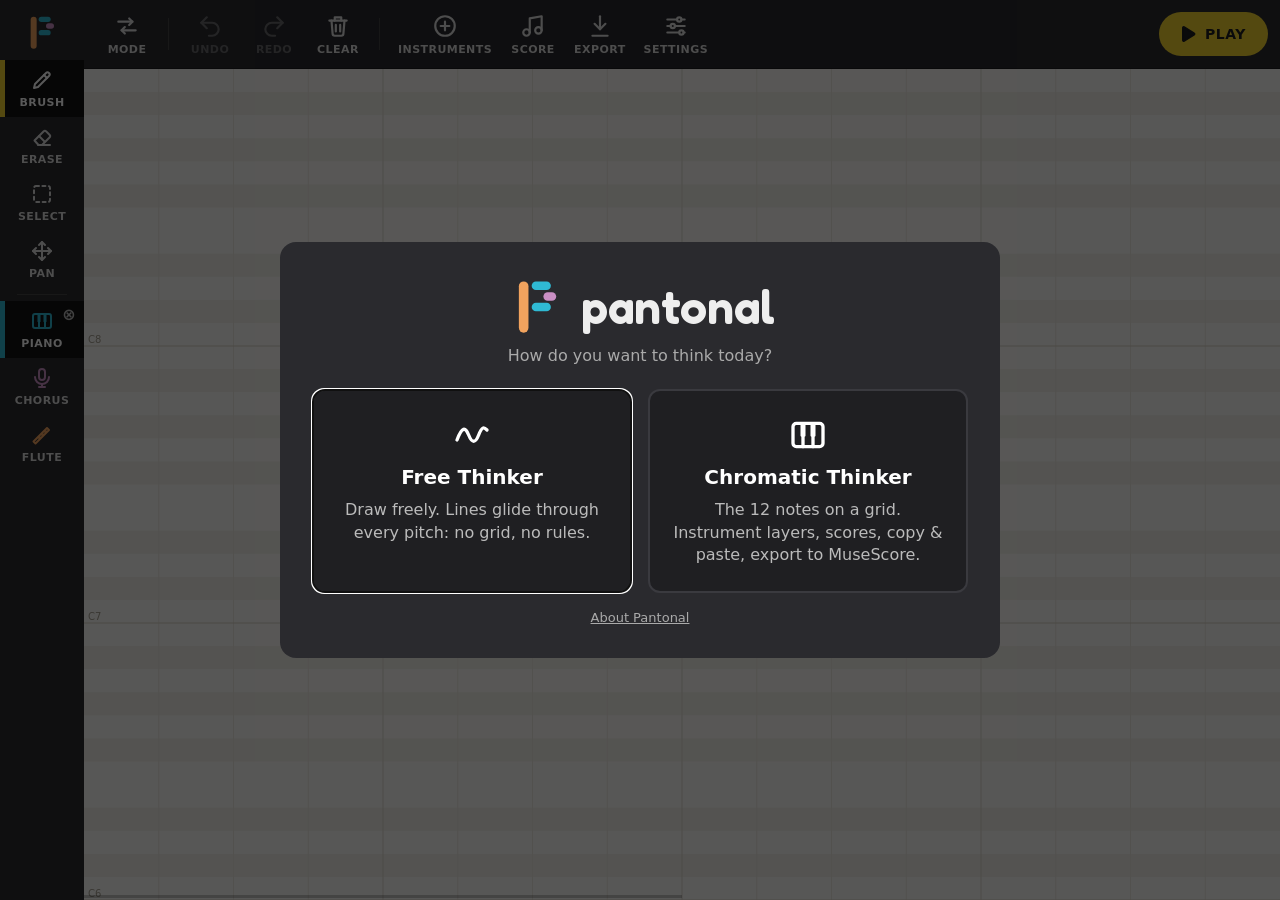
==== index.html @ fad5d613 "Echo for Schoenberg" ====
<!doctype html>
<html lang="en">
<head>
  <meta charset="utf-8">
  <meta name="viewport" content="width=device-width, initial-scale=1, user-scalable=no">
  <title>Pantonal</title>
  <meta name="description" content="Draw music on a 12-note canvas.">
  <meta name="theme-color" content="#1c1c1f">
  <meta name="apple-mobile-web-app-capable" content="yes">
  <meta name="mobile-web-app-capable" content="yes">
  <meta name="apple-mobile-web-app-title" content="Pantonal">
  <meta name="apple-mobile-web-app-status-bar-style" content="black-translucent">
  <link rel="icon" href="assets/icons/favicon.svg" type="image/svg+xml">
  <link rel="icon" href="assets/icons/favicon-32.png" sizes="32x32" type="image/png">
  <link rel="apple-touch-icon" href="assets/icons/apple-touch-icon.png">
  <link rel="manifest" href="manifest.webmanifest">
  <link rel="preload" href="vendor/fonts/fredoka-600-latin.woff2" as="font" type="font/woff2" crossorigin>
  <link rel="stylesheet" href="style.css">
  <script src="vendor/Tone.js"></script>
</head>
<body>
  <div id="app">
    <!-- Left rail: what you draw with. -->
    <nav id="toolbar" aria-label="Drawing tools">
      <button class="brand" data-action="about" aria-label="About Pantonal">
        <img src="assets/logo/pantonal-mark.svg" alt="" width="40" height="40">
      </button>
      <button data-tool="brush" class="active"><span class="icon" data-icon="brush"></span>Brush</button>
      <button data-tool="erase"><span class="icon" data-icon="erase"></span>Erase</button>
      <button data-tool="select" class="chromatic-only"><span class="icon" data-icon="select"></span>Select</button>
      <button data-tool="pan" class="chromatic-only"><span class="icon" data-icon="pan"></span>Pan</button>
      <hr>
      <div id="instruments"></div>
    </nav>

    <main>
      <!-- Top bar: what you do with the drawing. -->
      <header id="topbar">
        <button data-action="mode"><span class="icon" data-icon="mode"></span>Mode</button>
        <span class="divider"></span>
        <button data-action="undo"><span class="icon" data-icon="undo"></span>Undo</button>
        <button data-action="redo"><span class="icon" data-icon="redo"></span>Redo</button>
        <button data-action="clear"><span class="icon" data-icon="clear"></span>Clear</button>
        <span class="divider"></span>
        <button data-action="instruments"><span class="icon" data-icon="instruments"></span>Instruments</button>
        <button data-action="score" class="chromatic-only"><span class="icon" data-icon="score"></span>Score</button>
        <button data-action="export" class="chromatic-only"><span class="icon" data-icon="export"></span>Export</button>
        <button data-action="settings" class="chromatic-only" aria-pressed="false"><span class="icon" data-icon="settings"></span>Settings</button>
        <button id="play"><span class="icon" data-icon="play"></span><span class="label">Play</span></button>
      </header>

      <div id="stage">
        <canvas id="canvas"></canvas>
        <div id="score-menu" hidden></div>
        <div id="select-bar" hidden>
          <button data-select="copy">Copy</button>
          <button data-select="paste">Paste</button>
          <button data-select="delete">Delete</button>
        </div>
      </div>

      <footer id="controls" class="chromatic-only" hidden>
        <label>Time / screen <input type="range" id="duration" min="2" max="60" step="1"><output></output></label>
        <label>Octaves / screen <input type="range" id="octaves" min="1" max="9" step="1"><output></output></label>
        <label>Steps / screen <input type="range" id="cols" min="16" max="256" step="4"><output></output></label>
        <label class="check"><input type="checkbox" id="grid"> Grid</label>
        <label class="check"><input type="checkbox" id="loop"> Loop</label>
      </footer>
    </main>
  </div>

  <dialog id="mode-dialog">
    <h1 class="lockup">
      <img src="assets/logo/pantonal-mark.svg" alt="" width="64" height="64">
      <span>pantonal</span>
    </h1>
    <p class="subtitle">How do you want to think today?</p>
    <button id="mode-continue" hidden>
      Continue your last drawing
      <small></small>
    </button>
    <div class="modes">
      <button data-mode="free">
        <span class="icon" data-icon="free"></span>
        <strong>Free Thinker</strong>
        <span>Draw freely. Lines glide through every pitch: no grid, no rules.</span>
      </button>
      <button data-mode="chromatic">
        <span class="icon" data-icon="piano"></span>
        <strong>Chromatic Thinker</strong>
        <span>The 12 notes on a grid. Instrument layers, scores, copy &amp; paste, export to MuseScore.</span>
      </button>
    </div>
    <p id="mode-warning" hidden>Switching mode clears the current drawing.</p>
    <button id="mode-cancel" hidden>Cancel</button>
    <button id="mode-about" class="link-button" data-action="about">About Pantonal</button>
  </dialog>

  <dialog id="about-dialog">
    <h2 class="lockup">
      <img src="assets/logo/pantonal-mark.svg" alt="" width="44" height="44">
      <span>pantonal</span>
    </h2>
    <p>
      Pantonal turns drawings into music. Draw lines on a canvas and hear them played:
      left to right is time, bottom to top is pitch. <strong>Free Thinker</strong> lets lines
      glide through every pitch; <strong>Chromatic Thinker</strong> places them on the twelve
      notes of the chromatic scale, with instrument layers, scores and export to MuseScore.
    </p>

    <h3>Inspiration</h3>
    <p>
      Pantonal was inspired by an interactive drawing-to-music installation at the
      House of Music Hungary (Magyar Zene Háza) in Budapest, discovered during a visit in
      October 2026. It stood in the exhibition’s section on twelve-note music, hence the name.
      Pantonal is an independent project, not affiliated with the House of Music Hungary.
    </p>

    <h3>Credits</h3>
    <ul>
      <li>Piano: Salamander Grand Piano by Alexander Holm, <a href="https://creativecommons.org/licenses/by/3.0/" target="_blank" rel="noopener">CC BY 3.0</a>.</li>
      <li>All other instruments: FluidR3_GM soundfont by Frank Wen, via <a href="https://github.com/gleitz/midi-js-soundfonts" target="_blank" rel="noopener">midi-js-soundfonts</a>, <a href="https://creativecommons.org/licenses/by/3.0/" target="_blank" rel="noopener">CC BY 3.0</a>.</li>
      <li>Audio engine: <a href="https://tonejs.github.io/" target="_blank" rel="noopener">Tone.js</a> by Yotam Mann, MIT License.</li>
      <li>Typeface: <a href="https://fonts.google.com/specimen/Fredoka" target="_blank" rel="noopener">Fredoka</a>, SIL Open Font License.</li>
    </ul>
    <p class="about-license">Pantonal is open source under the MIT License.</p>

    <div class="dialog-buttons">
      <button id="about-close" class="primary">Close</button>
    </div>
  </dialog>

  <dialog id="instruments-dialog">
    <h2>Instruments</h2>
    <p id="instruments-note" class="dialog-note"></p>
    <h3>In this drawing</h3>
    <div id="session-instruments" class="instrument-grid"></div>
    <h3>Add</h3>
    <div id="library-instruments"></div>
    <div class="dialog-buttons">
      <button id="instruments-close" class="primary">Done</button>
    </div>
  </dialog>

  <dialog id="import-dialog">
    <h2 id="import-title"></h2>
    <p id="import-error"></p>
    <div id="import-parts"></div>
    <p class="import-note">Importing replaces the current drawing. Undo brings it back.</p>
    <div class="dialog-buttons">
      <button id="import-cancel">Cancel</button>
      <button id="import-confirm" class="primary">Import</button>
    </div>
  </dialog>
  <input type="file" id="import-file" accept=".musicxml,.xml,.mxl" hidden>

  <script type="module" src="src/main.js"></script>
</body>
</html>
---- style.css ----
@font-face {
  font-family: 'Fredoka';
  font-style: normal;
  font-weight: 600;
  font-display: swap;
  src: url('vendor/fonts/fredoka-600-latin.woff2') format('woff2');
}

* { box-sizing: border-box; }

html, body {
  margin: 0;
  height: 100%;
  overflow: hidden;
  background: #1c1c1f;
  color: #eee;
  font-family: system-ui, -apple-system, "Segoe UI", sans-serif;
  user-select: none;
  -webkit-user-select: none;
}

#app {
  display: flex;
  height: 100vh;
  height: 100dvh;
}

.icon svg {
  display: block;
  width: 26px;
  height: 26px;
}

/* ---- Buttons shared by the rail and the top bar ---- */

#toolbar button,
#topbar button {
  --accent: #f2d22e;
  position: relative;
  display: flex;
  flex-direction: column;
  align-items: center;
  justify-content: center;
  gap: 4px;
  border: none;
  background: transparent;
  color: #ddd;
  font: inherit;
  font-size: 11px;
  font-weight: 600;
  letter-spacing: 0.04em;
  text-transform: uppercase;
  cursor: pointer;
  touch-action: manipulation;
}

@media (hover: hover) {
  #toolbar button:hover,
  #topbar button:hover { background: #333338; }
}

#toolbar button:disabled,
#topbar button:disabled { opacity: 0.35; cursor: default; }

/* ---- Left rail: drawing tools and instruments ---- */

#toolbar {
  width: 84px;
  flex: none;
  display: flex;
  flex-direction: column;
  background: #2a2a2e;
  overflow-y: auto;
}

#toolbar .brand {
  flex: none;
  padding: 12px 0 8px;
}

#toolbar .brand img { display: block; }

#toolbar hr {
  width: 60%;
  border: none;
  border-top: 1px solid #444;
  margin: 6px auto;
}

#toolbar button {
  width: 100%;
  padding: 8px 4px;
}

#toolbar .icon svg { width: 24px; height: 24px; }

#toolbar button.active {
  background: #111;
  color: #fff;
}

#toolbar button.active::before {
  content: "";
  position: absolute;
  left: 0;
  top: 0;
  bottom: 0;
  width: 5px;
  background: var(--accent);
}

/* Per-layer clear, only on the selected instrument */
#toolbar .clear-layer {
  display: none;
  position: absolute;
  top: 2px;
  right: 4px;
  padding: 4px;
  font-size: 16px;
  line-height: 1;
  color: #bbb;
}

#toolbar button.active .clear-layer { display: block; }
#toolbar .clear-layer:hover { color: #fff; }

/* ---- Top bar: actions on the drawing ---- */

#topbar {
  flex: none;
  display: flex;
  align-items: center;
  gap: 2px;
  padding: 6px 12px;
  background: #2a2a2e;
  border-bottom: 1px solid #1c1c1f;
  overflow-x: auto;
}

#topbar button {
  flex: none;
  min-width: 62px;
  height: 56px;
  padding: 6px 8px;
  border-radius: 10px;
}

#topbar button[aria-pressed="true"] {
  background: #111;
  color: #fff;
}

#topbar .divider {
  flex: none;
  width: 1px;
  height: 32px;
  margin: 0 8px;
  background: #444;
}

#topbar #play {
  flex-direction: row;
  gap: 8px;
  height: 44px;
  margin-left: auto;
  padding: 0 22px 0 18px;
  border-radius: 22px;
  background: #f2d22e;
  color: #1c1c1f;
  font-size: 14px;
}

#topbar #play .icon svg { width: 20px; height: 20px; }
#topbar #play.active { background: #fbfaf7; }
#topbar #play:disabled { opacity: 0.6; cursor: wait; }

@media (hover: hover) {
  #topbar #play:hover { background: #f6dd57; }
  #topbar #play.active:hover { background: #fff; }
}

/* ---- Stage ---- */

main {
  flex: 1;
  display: flex;
  flex-direction: column;
  min-width: 0;
}

#stage {
  position: relative;
  flex: 1;
  min-height: 0;
}

#canvas {
  display: block;
  width: 100%;
  height: 100%;
  touch-action: none;
  cursor: crosshair;
}

#score-menu {
  position: absolute;
  top: 12px;
  left: 12px;
  display: flex;
  flex-direction: column;
  min-width: 220px;
  background: #2a2a2e;
  border-radius: 8px;
  box-shadow: 0 8px 24px rgba(0, 0, 0, 0.35);
  overflow: hidden;
}

#score-menu[hidden] { display: none; }

#score-menu button {
  padding: 14px 16px;
  border: none;
  border-bottom: 1px solid #3a3a3f;
  background: transparent;
  color: #eee;
  font: inherit;
  text-align: left;
  cursor: pointer;
}

#score-menu button:hover { background: #3a3a3f; }
#score-menu small { display: block; color: #999; margin-top: 2px; }

#select-bar {
  position: absolute;
  top: 12px;
  left: 50%;
  transform: translateX(-50%);
  display: flex;
  background: #2a2a2e;
  border-radius: 8px;
  box-shadow: 0 8px 24px rgba(0, 0, 0, 0.35);
  overflow: hidden;
}

#select-bar[hidden] { display: none; }

#select-bar button {
  padding: 12px 20px;
  border: none;
  border-right: 1px solid #3a3a3f;
  background: transparent;
  color: #eee;
  font: inherit;
  font-weight: 600;
  cursor: pointer;
  touch-action: manipulation;
}

#select-bar button:last-child { border-right: none; }
#select-bar button:hover:not(:disabled) { background: #3a3a3f; }
#select-bar button:disabled { opacity: 0.35; cursor: default; }

/* ---- Modes ---- */

body[data-mode="free"] .chromatic-only,
body[data-mode="free"] .clear-layer {
  display: none !important;
}

#mode-dialog {
  width: calc(100% - 32px);
  max-width: 720px;
  padding: 32px;
  border: none;
  border-radius: 16px;
  background: #2a2a2e;
  color: #eee;
  text-align: center;
}

#mode-dialog::backdrop { background: rgba(0, 0, 0, 0.65); }

#mode-dialog h1.lockup {
  display: flex;
  align-items: center;
  justify-content: center;
  gap: 12px;
  margin: 0 0 8px;
  font-family: 'Fredoka', system-ui, sans-serif;
  font-size: 48px;
  font-weight: 600;
  letter-spacing: -0.01em;
  line-height: 1;
}

#mode-dialog .subtitle {
  margin: 0 0 24px;
  color: #aaa;
}

#mode-continue {
  display: block;
  width: 100%;
  margin-bottom: 16px;
  padding: 16px;
  border: 2px solid #f2d22e;
  border-radius: 12px;
  background: #f2d22e;
  color: #1c1c1f;
  font: inherit;
  font-size: 17px;
  font-weight: 700;
  cursor: pointer;
  touch-action: manipulation;
}

#mode-continue[hidden] { display: none; }
#mode-continue small { display: block; margin-top: 2px; font-size: 13px; font-weight: 500; }

.modes {
  display: grid;
  grid-template-columns: repeat(auto-fit, minmax(240px, 1fr));
  gap: 16px;
}

.modes button {
  display: flex;
  flex-direction: column;
  align-items: center;
  gap: 8px;
  padding: 24px 20px;
  border: 2px solid #3a3a3f;
  border-radius: 12px;
  background: #1f1f22;
  color: #bbb;
  font: inherit;
  line-height: 1.4;
  cursor: pointer;
  touch-action: manipulation;
}

.modes button:hover,
.modes button.current { border-color: #f2d22e; }

.modes .icon svg { width: 40px; height: 40px; color: #fff; }
.modes strong { font-size: 20px; color: #fff; }

#mode-warning {
  margin: 20px 0 0;
  color: #f2a35e;
}

#mode-cancel {
  margin-top: 16px;
  border: none;
  background: none;
  color: #aaa;
  font: inherit;
  text-decoration: underline;
  cursor: pointer;
}

/* ---- About ---- */

.link-button {
  display: block;
  margin: 16px auto 0;
  border: none;
  background: none;
  color: #aaa;
  font: inherit;
  font-size: 13px;
  text-decoration: underline;
  cursor: pointer;
}

#about-dialog {
  width: calc(100% - 32px);
  max-width: 560px;
  max-height: calc(100dvh - 48px);
  overflow-y: auto;
  padding: 28px;
  border: none;
  border-radius: 16px;
  background: #2a2a2e;
  color: #ddd;
  line-height: 1.5;
  user-select: text;
  -webkit-user-select: text;
}

#about-dialog::backdrop { background: rgba(0, 0, 0, 0.65); }

#about-dialog h2.lockup {
  display: flex;
  align-items: center;
  gap: 10px;
  margin: 0 0 16px;
  color: #fff;
  font-family: 'Fredoka', system-ui, sans-serif;
  font-size: 34px;
  font-weight: 600;
  letter-spacing: -0.01em;
  line-height: 1;
}

#about-dialog h3 { margin: 22px 0 6px; color: #fff; font-size: 15px; }
#about-dialog p { margin: 0; }
#about-dialog strong { color: #fff; }
#about-dialog ul { margin: 0; padding-left: 20px; font-size: 14px; }
#about-dialog li + li { margin-top: 4px; }
#about-dialog a { color: #7fd3e3; }
#about-dialog .about-license { margin: 16px 0 20px; color: #aaa; font-size: 14px; }

/* ---- Instruments ---- */

#instruments-dialog {
  width: calc(100% - 32px);
  max-width: 640px;
  max-height: calc(100dvh - 48px);
  overflow-y: auto;
  padding: 24px;
  border: none;
  border-radius: 16px;
  background: #2a2a2e;
  color: #eee;
}

#instruments-dialog::backdrop { background: rgba(0, 0, 0, 0.65); }
#instruments-dialog h2 { margin: 0 0 6px; font-size: 20px; }
#instruments-dialog h3 { margin: 20px 0 8px; font-size: 15px; }
#instruments-dialog h4 { margin: 14px 0 6px; color: #999; font-size: 12px; font-weight: 600; letter-spacing: 0.05em; text-transform: uppercase; }
.dialog-note { margin: 0; color: #aaa; font-size: 13px; }

.instrument-grid {
  display: grid;
  grid-template-columns: repeat(auto-fill, minmax(132px, 1fr));
  gap: 8px;
}

.instrument-card {
  display: flex;
  align-items: center;
  gap: 10px;
  min-height: 48px;
  padding: 8px 10px;
  border: 1px solid #3a3a3f;
  border-radius: 10px;
  background: #1f1f22;
  color: #eee;
  font: inherit;
  font-size: 14px;
  text-align: left;
}

button.instrument-card { cursor: pointer; touch-action: manipulation; }
button.instrument-card:disabled { opacity: 0.35; cursor: default; }
.instrument-card .icon svg { width: 24px; height: 24px; }
.instrument-card .name { flex: 1; }

@media (hover: hover) {
  button.instrument-card:not(:disabled):hover { border-color: #f2d22e; }
}

#session-instruments .remove {
  flex: none;
  width: 32px;
  height: 32px;
  margin-right: -4px;
  border: none;
  border-radius: 50%;
  background: transparent;
  color: #aaa;
  font: inherit;
  font-size: 14px;
  cursor: pointer;
  touch-action: manipulation;
}

@media (hover: hover) {
  #session-instruments .remove:not(:disabled):hover { background: #3a3a3f; color: #fff; }
}

#session-instruments .remove:disabled { opacity: 0.35; cursor: default; }

/* ---- Import ---- */

#import-dialog {
  width: calc(100% - 32px);
  max-width: 520px;
  padding: 24px;
  border: none;
  border-radius: 16px;
  background: #2a2a2e;
  color: #eee;
}

#import-dialog::backdrop { background: rgba(0, 0, 0, 0.65); }
#import-dialog h2 { margin: 0 0 8px; font-size: 20px; }
#import-error { margin: 0; color: #f2a35e; }
#import-error:empty { display: none; }

#import-parts {
  display: flex;
  flex-direction: column;
  gap: 6px;
  max-height: 50vh;
  margin: 12px 0;
  overflow-y: auto;
}

.import-part {
  display: flex;
  align-items: center;
  justify-content: space-between;
  gap: 12px;
  padding: 8px 12px;
  border-radius: 8px;
  background: #1f1f22;
}

.import-part select {
  padding: 6px 8px;
  border: 1px solid #444;
  border-radius: 6px;
  background: #2a2a2e;
  color: #eee;
  font: inherit;
}

.import-note { margin: 0 0 16px; color: #999; font-size: 13px; }

.dialog-buttons {
  display: flex;
  justify-content: flex-end;
  gap: 8px;
}

.dialog-buttons button {
  padding: 10px 18px;
  border: 1px solid #444;
  border-radius: 8px;
  background: transparent;
  color: #eee;
  font: inherit;
  font-weight: 600;
  cursor: pointer;
}

.dialog-buttons button.primary { border-color: #f2d22e; background: #f2d22e; color: #1c1c1f; }
.dialog-buttons button[hidden] { display: none; }

/* ---- Controls ---- */

#controls {
  display: flex;
  flex-wrap: wrap;
  align-items: center;
  gap: 8px 24px;
  padding: 10px 16px;
  background: #2a2a2e;
  font-size: 13px;
}

#controls label {
  display: flex;
  align-items: center;
  gap: 8px;
}

#controls output {
  min-width: 3.5em;
  font-variant-numeric: tabular-nums;
  color: #aaa;
}

#controls input[type="checkbox"] { width: 18px; height: 18px; }
#controls[hidden] { display: none; }
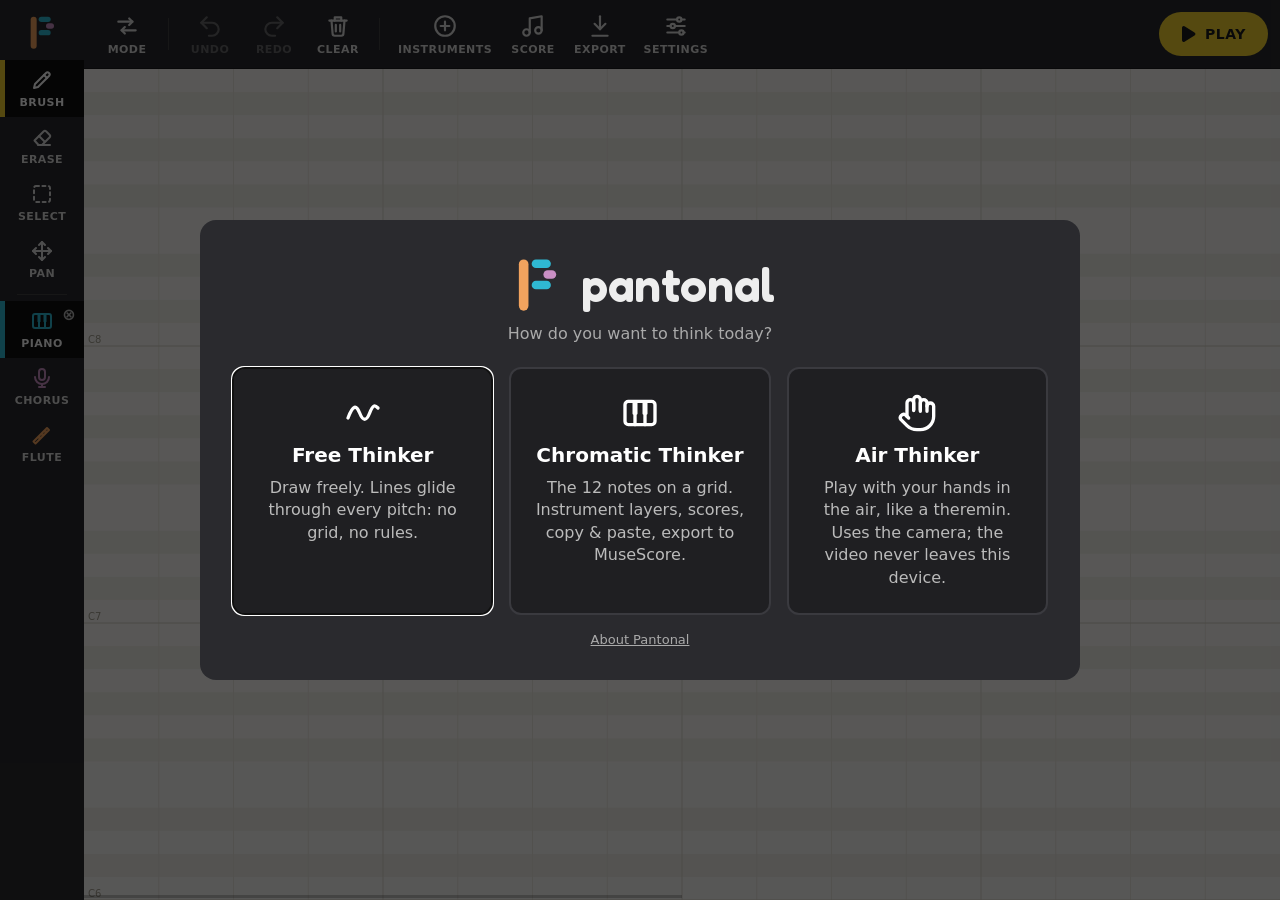
==== commit 753a801b: "Echo for Lev Sergeyevich Termen" ====
--- a/index.html
+++ b/index.html
@@ -25,33 +25,89 @@
       <button class="brand" data-action="about" aria-label="About Pantonal">
         <img src="assets/logo/pantonal-mark.svg" alt="" width="40" height="40">
       </button>
-      <button data-tool="brush" class="active"><span class="icon" data-icon="brush"></span>Brush</button>
-      <button data-tool="erase"><span class="icon" data-icon="erase"></span>Erase</button>
+      <button data-tool="brush" class="active drawing-only"><span class="icon" data-icon="brush"></span>Brush</button>
+      <button data-tool="erase" class="drawing-only"><span class="icon" data-icon="erase"></span>Erase</button>
       <button data-tool="select" class="chromatic-only"><span class="icon" data-icon="select"></span>Select</button>
       <button data-tool="pan" class="chromatic-only"><span class="icon" data-icon="pan"></span>Pan</button>
-      <hr>
-      <div id="instruments"></div>
+      <hr class="drawing-only">
+      <div id="instruments" class="drawing-only"></div>
     </nav>
 
     <main>
       <!-- Top bar: what you do with the drawing. -->
       <header id="topbar">
         <button data-action="mode"><span class="icon" data-icon="mode"></span>Mode</button>
-        <span class="divider"></span>
-        <button data-action="undo"><span class="icon" data-icon="undo"></span>Undo</button>
-        <button data-action="redo"><span class="icon" data-icon="redo"></span>Redo</button>
-        <button data-action="clear"><span class="icon" data-icon="clear"></span>Clear</button>
-        <span class="divider"></span>
-        <button data-action="instruments"><span class="icon" data-icon="instruments"></span>Instruments</button>
+        <span class="divider drawing-only"></span>
+        <button data-action="undo" class="drawing-only"><span class="icon" data-icon="undo"></span>Undo</button>
+        <button data-action="redo" class="drawing-only"><span class="icon" data-icon="redo"></span>Redo</button>
+        <button data-action="clear" class="drawing-only"><span class="icon" data-icon="clear"></span>Clear</button>
+        <span class="divider drawing-only"></span>
+        <button data-action="instruments" class="drawing-only"><span class="icon" data-icon="instruments"></span>Instruments</button>
         <button data-action="score" class="chromatic-only"><span class="icon" data-icon="score"></span>Score</button>
         <button data-action="export" class="chromatic-only"><span class="icon" data-icon="export"></span>Export</button>
-        <button data-action="settings" class="chromatic-only" aria-pressed="false"><span class="icon" data-icon="settings"></span>Settings</button>
+        <button data-action="settings" class="no-free" aria-pressed="false"><span class="icon" data-icon="settings"></span>Settings</button>
         <button id="play"><span class="icon" data-icon="play"></span><span class="label">Play</span></button>
       </header>
 
       <div id="stage">
         <canvas id="canvas"></canvas>
         <div id="score-menu" hidden></div>
+
+        <!-- Air Thinker: how to play, shown until a hand is in view. -->
+        <div id="air-guide" hidden>
+          <svg class="theremin" viewBox="-34 0 404 280" role="img" aria-label="A theremin: a wooden box on a stand, with a vertical antenna on the right for pitch and a loop on the left for volume, and a hand near each">
+            <!-- field around the pitch antenna -->
+            <g fill="none" stroke="#2fb9d3" stroke-width="2.5" stroke-linecap="round">
+              <path d="M262 74a16 16 0 0 1 0 30" opacity="0.6"/>
+              <path d="M270 66a26 26 0 0 1 0 46" opacity="0.35"/>
+            </g>
+            <!-- stand -->
+            <g stroke="#e9e5dc" stroke-width="3" stroke-linecap="round">
+              <path d="M150 206L132 266"/>
+              <path d="M220 206L238 266"/>
+              <path d="M185 206V266"/>
+            </g>
+            <!-- cabinet with two knobs -->
+            <rect x="100" y="150" width="170" height="56" rx="10" fill="#4a3426" stroke="#e9e5dc" stroke-width="3"/>
+            <circle cx="132" cy="178" r="6" fill="#e9e5dc"/>
+            <circle cx="156" cy="178" r="6" fill="#e9e5dc"/>
+            <!-- pitch antenna (right) and volume loop (left) -->
+            <path d="M250 150V42" stroke="#2fb9d3" stroke-width="6" stroke-linecap="round"/>
+            <circle cx="250" cy="38" r="6" fill="#2fb9d3"/>
+            <path d="M100 170H80" stroke="#f2a35e" stroke-width="6" stroke-linecap="round"/>
+            <ellipse cx="56" cy="170" rx="24" ry="11" fill="none" stroke="#f2a35e" stroke-width="6"/>
+            <!-- hands -->
+            <g fill="none" stroke="#fff" stroke-width="1.2" stroke-linecap="round" stroke-linejoin="round">
+              <g transform="translate(282 62) scale(2.2)">
+                <path d="M18 11V6a2 2 0 0 0-4 0v5"/><path d="M14 10V4a2 2 0 0 0-4 0v6"/><path d="M10 10.5V6a2 2 0 0 0-4 0v8"/><path d="M18 8a2 2 0 1 1 4 0v6a8 8 0 0 1-8 8h-2c-2.8 0-4.5-.9-6-2.4l-3.6-3.6a2 2 0 0 1 2.8-2.8L7 15"/>
+              </g>
+              <g transform="translate(84 96) scale(-2 2)">
+                <path d="M18 11V6a2 2 0 0 0-4 0v5"/><path d="M14 10V4a2 2 0 0 0-4 0v6"/><path d="M10 10.5V6a2 2 0 0 0-4 0v8"/><path d="M18 8a2 2 0 1 1 4 0v6a8 8 0 0 1-8 8h-2c-2.8 0-4.5-.9-6-2.4l-3.6-3.6a2 2 0 0 1 2.8-2.8L7 15"/>
+              </g>
+            </g>
+            <!-- what each hand does -->
+            <g stroke-width="2.5" stroke-linecap="round" stroke-linejoin="round" fill="none">
+              <path d="M342 70V48M336 54l6-6 6 6M342 116v22M336 132l6 6 6-6" stroke="#2fb9d3"/>
+              <path d="M-8 108V88M-14 94l6-6 6 6M-8 136v20M-14 150l6 6 6-6" stroke="#f2a35e"/>
+            </g>
+            <g font-family="Fredoka, system-ui, sans-serif" font-weight="600" font-size="14" text-anchor="middle">
+              <text x="342" y="38" fill="#2fb9d3">higher</text>
+              <text x="342" y="156" fill="#2fb9d3">lower</text>
+              <text x="-8" y="78" fill="#f2a35e">louder</text>
+              <text x="-8" y="174" fill="#f2a35e">softer</text>
+            </g>
+          </svg>
+          <div class="air-guide-text">
+            <h2>Play it like a theremin</h2>
+            <p class="fact">The theremin, invented by Leon Theremin around 1920, is played without touching it.</p>
+            <ul>
+              <li><span class="dot pitch"></span><span><strong>Right hand</strong>: up is higher, down is lower.</span></li>
+              <li><span class="dot closed"></span><span><strong>Close your hand</strong> to stop the sound.</span></li>
+              <li><span class="dot volume"></span><span><strong>Left hand</strong> (optional): up is louder.</span></li>
+            </ul>
+            <p id="air-guide-status"></p>
+          </div>
+        </div>
         <div id="select-bar" hidden>
           <button data-select="copy">Copy</button>
           <button data-select="paste">Paste</button>
@@ -59,12 +115,18 @@
         </div>
       </div>
 
-      <footer id="controls" class="chromatic-only" hidden>
+      <footer id="controls">
         <label>Time / screen <input type="range" id="duration" min="2" max="60" step="1"><output></output></label>
         <label>Octaves / screen <input type="range" id="octaves" min="1" max="9" step="1"><output></output></label>
         <label>Steps / screen <input type="range" id="cols" min="16" max="256" step="4"><output></output></label>
         <label class="check"><input type="checkbox" id="grid"> Grid</label>
         <label class="check"><input type="checkbox" id="loop"> Loop</label>
+      </footer>
+
+      <footer id="air-controls">
+        <label>Vibrato depth <input type="range" id="vibratoDepth" min="0" max="80" step="1"><output></output></label>
+        <label>Vibrato speed <input type="range" id="vibratoRate" min="2" max="9" step="0.5"><output></output></label>
+        <label class="check"><input type="checkbox" id="snap"> Snap to notes</label>
       </footer>
     </main>
   </div>
@@ -90,6 +152,11 @@
         <strong>Chromatic Thinker</strong>
         <span>The 12 notes on a grid. Instrument layers, scores, copy &amp; paste, export to MuseScore.</span>
       </button>
+      <button data-mode="air">
+        <span class="icon" data-icon="hand"></span>
+        <strong>Air Thinker</strong>
+        <span>Play with your hands in the air, like a theremin. Uses the camera; the video never leaves this device.</span>
+      </button>
     </div>
     <p id="mode-warning" hidden>Switching mode clears the current drawing.</p>
     <button id="mode-cancel" hidden>Cancel</button>
@@ -105,7 +172,8 @@
       Pantonal turns drawings into music. Draw lines on a canvas and hear them played:
       left to right is time, bottom to top is pitch. <strong>Free Thinker</strong> lets lines
       glide through every pitch; <strong>Chromatic Thinker</strong> places them on the twelve
-      notes of the chromatic scale, with instrument layers, scores and export to MuseScore.
+      notes of the chromatic scale, with instrument layers, scores and export to MuseScore;
+      <strong>Air Thinker</strong> turns the camera into a theremin you play with your hands.
     </p>
 
     <h3>Inspiration</h3>
@@ -121,9 +189,13 @@
       <li>Piano: Salamander Grand Piano by Alexander Holm, <a href="https://creativecommons.org/licenses/by/3.0/" target="_blank" rel="noopener">CC BY 3.0</a>.</li>
       <li>All other instruments: FluidR3_GM soundfont by Frank Wen, via <a href="https://github.com/gleitz/midi-js-soundfonts" target="_blank" rel="noopener">midi-js-soundfonts</a>, <a href="https://creativecommons.org/licenses/by/3.0/" target="_blank" rel="noopener">CC BY 3.0</a>.</li>
       <li>Audio engine: <a href="https://tonejs.github.io/" target="_blank" rel="noopener">Tone.js</a> by Yotam Mann, MIT License.</li>
+      <li>Hand tracking (Air Thinker): <a href="https://ai.google.dev/edge/mediapipe" target="_blank" rel="noopener">MediaPipe</a> by Google, Apache License 2.0. It runs on this device only; the camera image is never sent or stored.</li>
       <li>Typeface: <a href="https://fonts.google.com/specimen/Fredoka" target="_blank" rel="noopener">Fredoka</a>, SIL Open Font License.</li>
     </ul>
-    <p class="about-license">Pantonal is open source under the MIT License.</p>
+    <p class="about-license">
+      Pantonal is open source under the MIT License:
+      <a href="https://github.com/rodrigoserracoelho/pantonal" target="_blank" rel="noopener">source code on GitHub</a>.
+    </p>
 
     <div class="dialog-buttons">
       <button id="about-close" class="primary">Close</button>
--- a/style.css
+++ b/style.css
@@ -263,14 +263,18 @@
 
 /* ---- Modes ---- */
 
+/* Free: no grid tools. Air: no drawing at all. */
 body[data-mode="free"] .chromatic-only,
-body[data-mode="free"] .clear-layer {
+body[data-mode="free"] .no-free,
+body[data-mode="free"] .clear-layer,
+body[data-mode="air"] .chromatic-only,
+body[data-mode="air"] .drawing-only {
   display: none !important;
 }
 
 #mode-dialog {
   width: calc(100% - 32px);
-  max-width: 720px;
+  max-width: 880px;
   padding: 32px;
   border: none;
   border-radius: 16px;
@@ -320,7 +324,7 @@
 
 .modes {
   display: grid;
-  grid-template-columns: repeat(auto-fit, minmax(240px, 1fr));
+  grid-template-columns: repeat(auto-fit, minmax(220px, 1fr));
   gap: 16px;
 }
 
@@ -359,6 +363,69 @@
   font: inherit;
   text-decoration: underline;
   cursor: pointer;
+}
+
+/* ---- Air Thinker guide ---- */
+
+#air-guide {
+  position: absolute;
+  inset: 0;
+  display: flex;
+  flex-wrap: wrap;
+  align-items: center;
+  justify-content: center;
+  gap: 16px 40px;
+  padding: 24px;
+  overflow: hidden;
+  pointer-events: none;
+}
+
+#air-guide[hidden] { display: none; }
+
+#air-guide .theremin {
+  width: min(360px, 42%);
+  min-width: 220px;
+  height: auto;
+}
+
+.air-guide-text {
+  max-width: 360px;
+  padding: 20px 24px;
+  border-radius: 16px;
+  background: rgba(20, 20, 22, 0.78);
+  color: #ccc;
+  line-height: 1.45;
+}
+
+.air-guide-text h2 {
+  margin: 0 0 6px;
+  color: #fff;
+  font-family: 'Fredoka', system-ui, sans-serif;
+  font-size: 26px;
+  font-weight: 600;
+}
+
+.air-guide-text .fact { margin: 0 0 14px; color: #999; font-size: 13px; }
+.air-guide-text ul { margin: 0; padding: 0; list-style: none; }
+.air-guide-text li { display: flex; align-items: baseline; gap: 10px; margin: 6px 0; }
+.air-guide-text strong { color: #fff; }
+
+.air-guide-text .dot {
+  flex: none;
+  width: 12px;
+  height: 12px;
+  border-radius: 50%;
+  transform: translateY(1px);
+}
+
+.air-guide-text .dot.pitch { background: #2fb9d3; }
+.air-guide-text .dot.closed { background: #777; }
+.air-guide-text .dot.volume { background: #f2a35e; }
+
+#air-guide-status {
+  margin: 14px 0 0;
+  color: #f2d22e;
+  font-weight: 600;
 }
 
 /* ---- About ---- */
@@ -553,8 +620,10 @@
 
 /* ---- Controls ---- */
 
-#controls {
-  display: flex;
+/* Settings bars: hidden until the Settings button opens the one for the mode. */
+#controls,
+#air-controls {
+  display: none;
   flex-wrap: wrap;
   align-items: center;
   gap: 8px 24px;
@@ -563,17 +632,22 @@
   font-size: 13px;
 }
 
-#controls label {
+#controls label,
+#air-controls label {
   display: flex;
   align-items: center;
   gap: 8px;
 }
 
-#controls output {
+#controls output,
+#air-controls output {
   min-width: 3.5em;
   font-variant-numeric: tabular-nums;
   color: #aaa;
 }
 
-#controls input[type="checkbox"] { width: 18px; height: 18px; }
-#controls[hidden] { display: none; }
+#controls input[type="checkbox"],
+#air-controls input[type="checkbox"] { width: 18px; height: 18px; }
+
+body.settings-open[data-mode="chromatic"] #controls,
+body.settings-open[data-mode="air"] #air-controls { display: flex; }
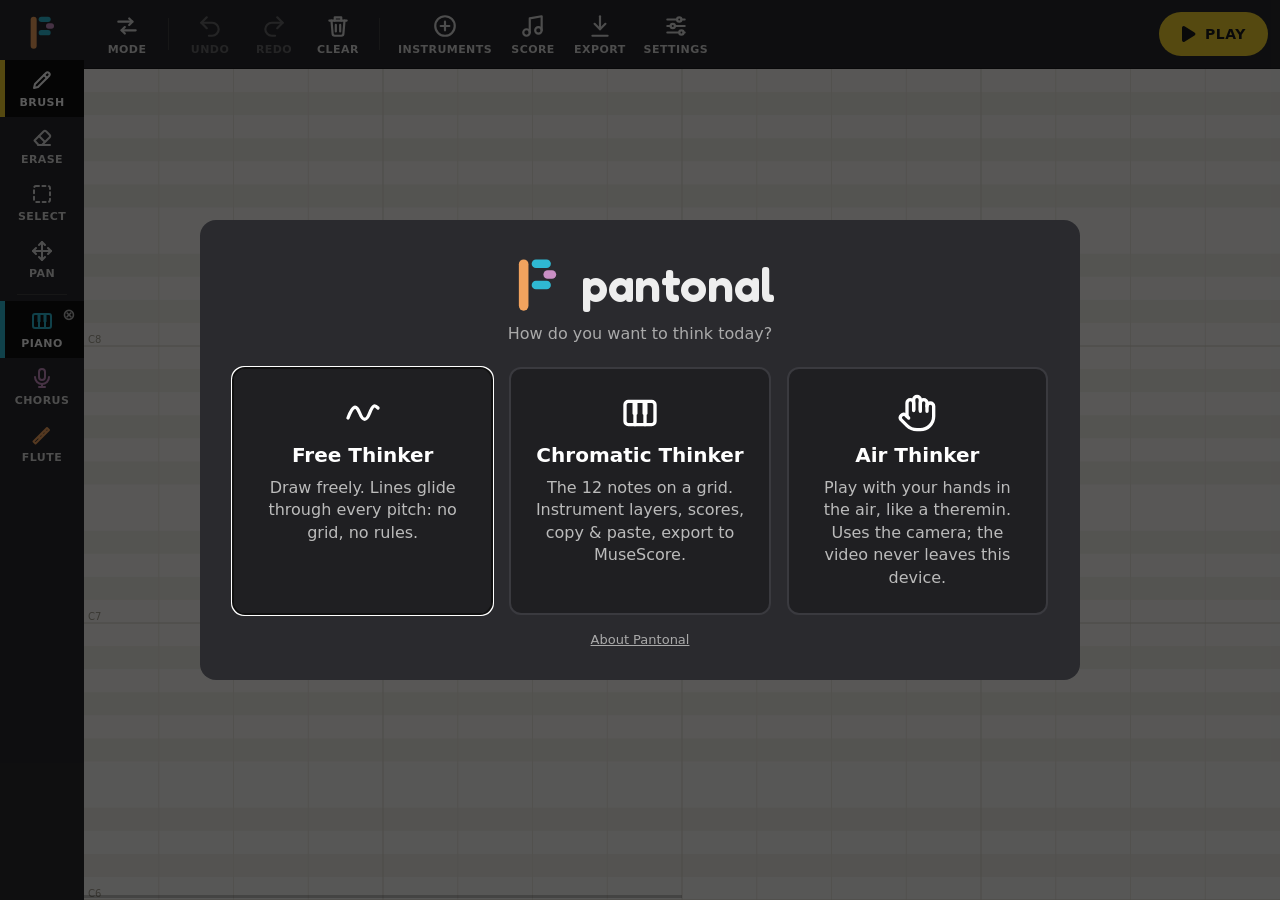
==== commit 501ccd75: "Echo the World" ====
--- a/index.html
+++ b/index.html
@@ -46,12 +46,21 @@
         <button data-action="score" class="chromatic-only"><span class="icon" data-icon="score"></span>Score</button>
         <button data-action="export" class="chromatic-only"><span class="icon" data-icon="export"></span>Export</button>
         <button data-action="settings" class="no-free" aria-pressed="false"><span class="icon" data-icon="settings"></span>Settings</button>
+        <button data-action="scale" class="air-only" aria-expanded="false" aria-controls="scale-menu"><span class="icon" data-icon="scale"></span><span class="label">Free</span></button>
         <button id="play"><span class="icon" data-icon="play"></span><span class="label">Play</span></button>
       </header>
 
       <div id="stage">
         <canvas id="canvas"></canvas>
         <div id="score-menu" hidden></div>
+
+        <!-- Air Thinker: the scale and key the pitch snaps to. -->
+        <div id="scale-menu" hidden>
+          <h4>Key</h4>
+          <div id="key-options" class="keys"></div>
+          <p id="scale-hint"></p>
+          <div id="scale-options"></div>
+        </div>
 
         <!-- Air Thinker: how to play, shown until a hand is in view. -->
         <div id="air-guide" hidden>
@@ -126,7 +135,7 @@
       <footer id="air-controls">
         <label>Vibrato depth <input type="range" id="vibratoDepth" min="0" max="80" step="1"><output></output></label>
         <label>Vibrato speed <input type="range" id="vibratoRate" min="2" max="9" step="0.5"><output></output></label>
-        <label class="check"><input type="checkbox" id="snap"> Snap to notes</label>
+        <label class="check"><input type="checkbox" id="showTheremin"> Theremin</label>
       </footer>
     </main>
   </div>
--- a/style.css
+++ b/style.css
@@ -268,7 +268,8 @@
 body[data-mode="free"] .no-free,
 body[data-mode="free"] .clear-layer,
 body[data-mode="air"] .chromatic-only,
-body[data-mode="air"] .drawing-only {
+body[data-mode="air"] .drawing-only,
+body:not([data-mode="air"]) .air-only {
   display: none !important;
 }
 
@@ -365,6 +366,57 @@
   cursor: pointer;
 }
 
+/* ---- Air Thinker scale menu ---- */
+
+#scale-menu {
+  position: absolute;
+  top: 8px;
+  z-index: 2;
+  width: min(460px, calc(100% - 16px));
+  max-height: calc(100% - 16px);
+  overflow-y: auto;
+  padding: 18px;
+  border-radius: 16px;
+  background: #2a2a2e;
+  box-shadow: 0 12px 32px rgba(0, 0, 0, 0.45);
+}
+
+#scale-menu[hidden] { display: none; }
+
+#scale-menu h4 {
+  margin: 0 0 8px;
+  color: #999;
+  font-size: 12px;
+  font-weight: 600;
+  letter-spacing: 0.08em;
+  text-transform: uppercase;
+}
+
+#scale-menu h4 + div { margin-bottom: 14px; }
+#scale-menu .pills { display: flex; flex-wrap: wrap; gap: 6px; }
+#scale-menu .keys { display: grid; grid-template-columns: repeat(6, minmax(0, 1fr)); gap: 6px; }
+
+#scale-menu button {
+  min-height: 40px;
+  padding: 8px 14px;
+  border: none;
+  border-radius: 10px;
+  background: #1f1f22;
+  color: #ddd;
+  font: inherit;
+  font-size: 15px;
+  cursor: pointer;
+  touch-action: manipulation;
+}
+
+#scale-menu button.selected { background: #f2d22e; color: #1c1c1f; font-weight: 600; }
+#scale-menu button:disabled { opacity: 0.3; cursor: default; }
+#scale-hint { margin: -6px 0 16px; color: #999; font-size: 13px; }
+
+@media (hover: hover) {
+  #scale-menu button:not(:disabled):not(.selected):hover { background: #3a3a3f; }
+}
+
 /* ---- Air Thinker guide ---- */
 
 #air-guide {
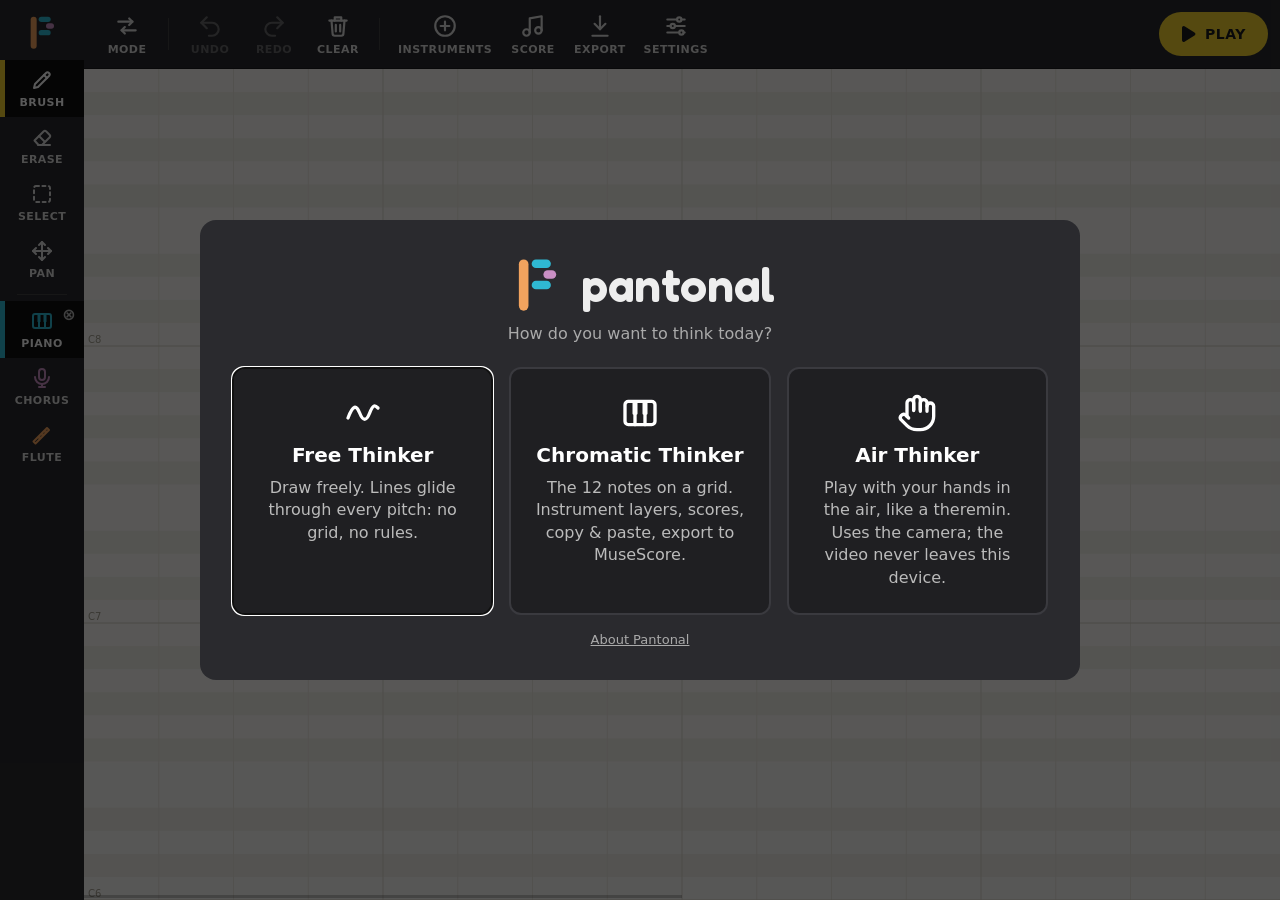
==== commit 3fbe85da: "Echo for peace" ====
--- a/index.html
+++ b/index.html
@@ -47,6 +47,7 @@
         <button data-action="export" class="chromatic-only"><span class="icon" data-icon="export"></span>Export</button>
         <button data-action="settings" class="no-free" aria-pressed="false"><span class="icon" data-icon="settings"></span>Settings</button>
         <button data-action="scale" class="air-only" aria-expanded="false" aria-controls="scale-menu"><span class="icon" data-icon="scale"></span><span class="label">Free</span></button>
+        <button data-action="echo" class="air-only" aria-pressed="false"><span class="icon" data-icon="echo"></span>Echo</button>
         <button id="play"><span class="icon" data-icon="play"></span><span class="label">Play</span></button>
       </header>
 
@@ -59,7 +60,21 @@
           <h4>Key</h4>
           <div id="key-options" class="keys"></div>
           <p id="scale-hint"></p>
+          <div class="scale-extra">
+            <button id="scale-hear"><span class="icon" data-icon="play"></span>Hear it</button>
+            <p id="scale-fact"></p>
+          </div>
           <div id="scale-options"></div>
+        </div>
+
+        <!-- Air Thinker: the Echo game. -->
+        <div id="echo-panel" hidden>
+          <div id="echo-dots"></div>
+          <p id="echo-status"></p>
+          <div class="echo-buttons">
+            <button data-echo="replay">Hear again</button>
+            <button data-echo="next">New phrase</button>
+          </div>
         </div>
 
         <!-- Air Thinker: how to play, shown until a hand is in view. -->
--- a/style.css
+++ b/style.css
@@ -417,6 +417,84 @@
   #scale-menu button:not(:disabled):not(.selected):hover { background: #3a3a3f; }
 }
 
+/* ---- Air Thinker: "Hear it", facts and the Echo game ---- */
+
+.scale-extra {
+  display: flex;
+  align-items: flex-start;
+  gap: 12px;
+  margin: 0 0 16px;
+}
+
+#scale-menu #scale-hear {
+  display: flex;
+  flex: none;
+  align-items: center;
+  gap: 6px;
+  border: 1px solid #f2d22e;
+  background: transparent;
+  color: #f2d22e;
+  font-weight: 600;
+}
+
+#scale-hear .icon svg { width: 16px; height: 16px; }
+#scale-fact { margin: 0; color: #bbb; font-size: 13px; line-height: 1.4; }
+#scale-fact strong { color: #fff; }
+
+#echo-panel {
+  position: absolute;
+  top: 12px;
+  left: 50%;
+  z-index: 3;
+  transform: translateX(-50%);
+  display: flex;
+  flex-direction: column;
+  align-items: center;
+  gap: 10px;
+  min-width: 280px;
+  padding: 16px 20px;
+  border-radius: 16px;
+  background: rgba(42, 42, 46, 0.94);
+  box-shadow: 0 12px 32px rgba(0, 0, 0, 0.45);
+}
+
+#echo-panel[hidden] { display: none; }
+#echo-dots { display: flex; gap: 10px; }
+
+#echo-dots span {
+  width: 16px;
+  height: 16px;
+  border-radius: 50%;
+  background: #4a4a50;
+}
+
+#echo-dots span.done { background: #6cbf6a; }
+#echo-dots span.next { background: transparent; box-shadow: inset 0 0 0 3px #f2d22e; }
+
+#echo-status {
+  margin: 0;
+  color: #fff;
+  font-family: 'Fredoka', system-ui, sans-serif;
+  font-size: 22px;
+  font-weight: 600;
+}
+
+.echo-buttons { display: flex; gap: 8px; }
+
+.echo-buttons button {
+  padding: 8px 14px;
+  border: 1px solid #444;
+  border-radius: 10px;
+  background: transparent;
+  color: #ddd;
+  font: inherit;
+  font-size: 14px;
+  cursor: pointer;
+  touch-action: manipulation;
+}
+
+.echo-buttons button:disabled { opacity: 0.35; cursor: default; }
+
 /* ---- Air Thinker guide ---- */
 
 #air-guide {
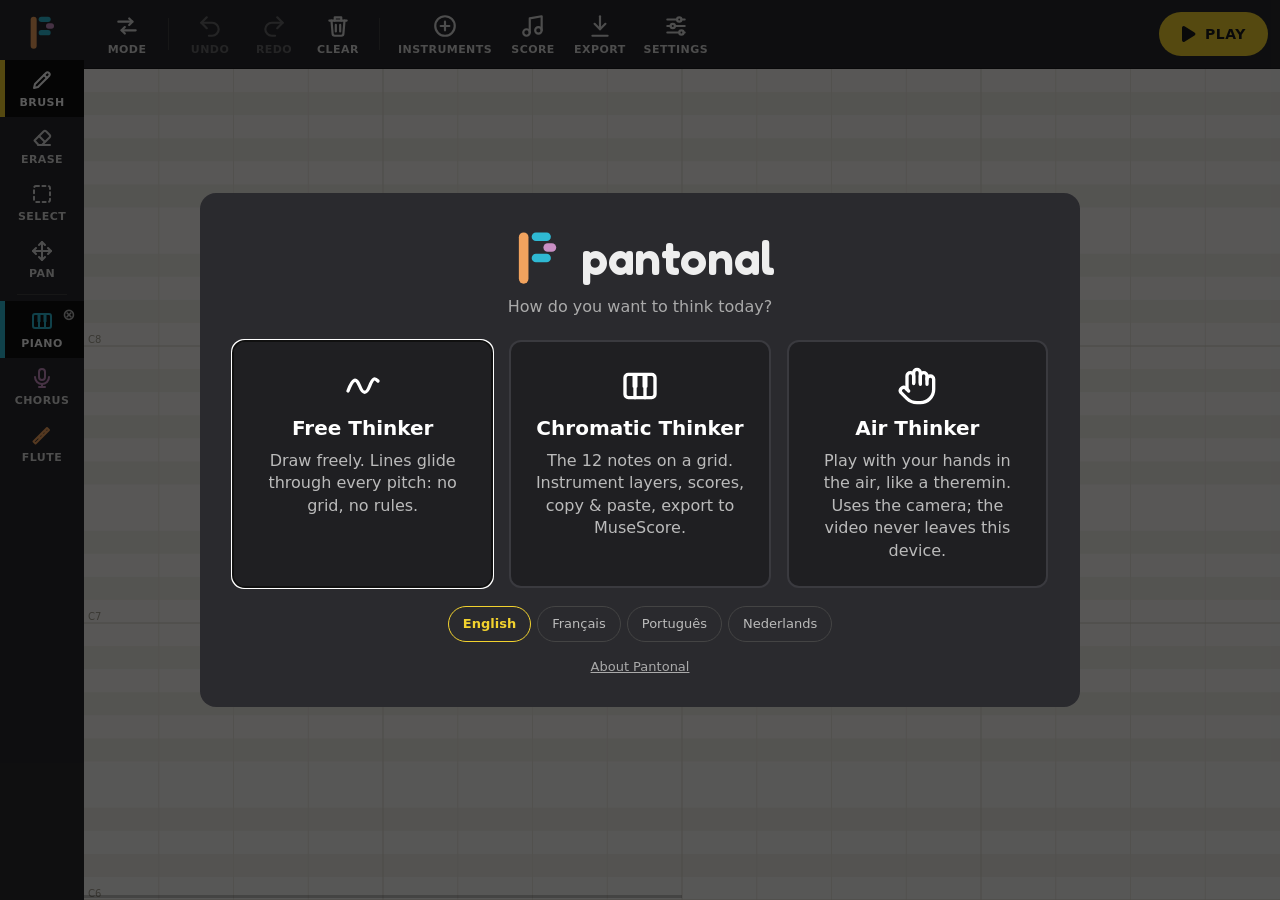
==== commit 0a3dc36e: "Echo for Languages" ====
--- a/index.html
+++ b/index.html
@@ -21,14 +21,14 @@
 <body>
   <div id="app">
     <!-- Left rail: what you draw with. -->
-    <nav id="toolbar" aria-label="Drawing tools">
-      <button class="brand" data-action="about" aria-label="About Pantonal">
+    <nav id="toolbar">
+      <button class="brand" data-action="about" aria-label="About Pantonal" data-i18n-attr="aria-label:action.about">
         <img src="assets/logo/pantonal-mark.svg" alt="" width="40" height="40">
       </button>
-      <button data-tool="brush" class="active drawing-only"><span class="icon" data-icon="brush"></span>Brush</button>
-      <button data-tool="erase" class="drawing-only"><span class="icon" data-icon="erase"></span>Erase</button>
-      <button data-tool="select" class="chromatic-only"><span class="icon" data-icon="select"></span>Select</button>
-      <button data-tool="pan" class="chromatic-only"><span class="icon" data-icon="pan"></span>Pan</button>
+      <button data-tool="brush" class="active drawing-only"><span class="icon" data-icon="brush"></span><span data-i18n="tool.brush">Brush</span></button>
+      <button data-tool="erase" class="drawing-only"><span class="icon" data-icon="erase"></span><span data-i18n="tool.erase">Erase</span></button>
+      <button data-tool="select" class="chromatic-only"><span class="icon" data-icon="select"></span><span data-i18n="tool.select">Select</span></button>
+      <button data-tool="pan" class="chromatic-only"><span class="icon" data-icon="pan"></span><span data-i18n="tool.pan">Pan</span></button>
       <hr class="drawing-only">
       <div id="instruments" class="drawing-only"></div>
     </nav>
@@ -36,19 +36,19 @@
     <main>
       <!-- Top bar: what you do with the drawing. -->
       <header id="topbar">
-        <button data-action="mode"><span class="icon" data-icon="mode"></span>Mode</button>
+        <button data-action="mode"><span class="icon" data-icon="mode"></span><span data-i18n="action.mode">Mode</span></button>
         <span class="divider drawing-only"></span>
-        <button data-action="undo" class="drawing-only"><span class="icon" data-icon="undo"></span>Undo</button>
-        <button data-action="redo" class="drawing-only"><span class="icon" data-icon="redo"></span>Redo</button>
-        <button data-action="clear" class="drawing-only"><span class="icon" data-icon="clear"></span>Clear</button>
+        <button data-action="undo" class="drawing-only"><span class="icon" data-icon="undo"></span><span data-i18n="action.undo">Undo</span></button>
+        <button data-action="redo" class="drawing-only"><span class="icon" data-icon="redo"></span><span data-i18n="action.redo">Redo</span></button>
+        <button data-action="clear" class="drawing-only"><span class="icon" data-icon="clear"></span><span data-i18n="action.clear">Clear</span></button>
         <span class="divider drawing-only"></span>
-        <button data-action="instruments" class="drawing-only"><span class="icon" data-icon="instruments"></span>Instruments</button>
-        <button data-action="score" class="chromatic-only"><span class="icon" data-icon="score"></span>Score</button>
-        <button data-action="export" class="chromatic-only"><span class="icon" data-icon="export"></span>Export</button>
-        <button data-action="settings" class="no-free" aria-pressed="false"><span class="icon" data-icon="settings"></span>Settings</button>
+        <button data-action="instruments" class="drawing-only"><span class="icon" data-icon="instruments"></span><span data-i18n="action.instruments">Instruments</span></button>
+        <button data-action="score" class="chromatic-only"><span class="icon" data-icon="score"></span><span data-i18n="action.score">Score</span></button>
+        <button data-action="export" class="chromatic-only"><span class="icon" data-icon="export"></span><span data-i18n="action.export">Export</span></button>
+        <button data-action="settings" class="no-free" aria-pressed="false"><span class="icon" data-icon="settings"></span><span data-i18n="action.settings">Settings</span></button>
         <button data-action="scale" class="air-only" aria-expanded="false" aria-controls="scale-menu"><span class="icon" data-icon="scale"></span><span class="label">Free</span></button>
-        <button data-action="echo" class="air-only" aria-pressed="false"><span class="icon" data-icon="echo"></span>Echo</button>
-        <button id="play"><span class="icon" data-icon="play"></span><span class="label">Play</span></button>
+        <button data-action="echo" class="air-only" aria-pressed="false"><span class="icon" data-icon="echo"></span><span data-i18n="action.echo">Echo</span></button>
+        <button id="play"><span class="icon" data-icon="play"></span><span class="label" data-i18n="action.play">Play</span></button>
       </header>
 
       <div id="stage">
@@ -57,11 +57,11 @@
 
         <!-- Air Thinker: the scale and key the pitch snaps to. -->
         <div id="scale-menu" hidden>
-          <h4>Key</h4>
+          <h4 data-i18n="scale.key">Key</h4>
           <div id="key-options" class="keys"></div>
           <p id="scale-hint"></p>
           <div class="scale-extra">
-            <button id="scale-hear"><span class="icon" data-icon="play"></span>Hear it</button>
+            <button id="scale-hear"><span class="icon" data-icon="play"></span><span data-i18n="scale.hear">Hear it</span></button>
             <p id="scale-fact"></p>
           </div>
           <div id="scale-options"></div>
@@ -72,14 +72,14 @@
           <div id="echo-dots"></div>
           <p id="echo-status"></p>
           <div class="echo-buttons">
-            <button data-echo="replay">Hear again</button>
-            <button data-echo="next">New phrase</button>
+            <button data-echo="replay" data-i18n="echo.replay">Hear again</button>
+            <button data-echo="next" data-i18n="echo.next">New phrase</button>
           </div>
         </div>
 
         <!-- Air Thinker: how to play, shown until a hand is in view. -->
         <div id="air-guide" hidden>
-          <svg class="theremin" viewBox="-34 0 404 280" role="img" aria-label="A theremin: a wooden box on a stand, with a vertical antenna on the right for pitch and a loop on the left for volume, and a hand near each">
+          <svg class="theremin" viewBox="-34 0 404 280" role="img" aria-label="A theremin" data-i18n-attr="aria-label:guide.alt">
             <!-- field around the pitch antenna -->
             <g fill="none" stroke="#2fb9d3" stroke-width="2.5" stroke-linecap="round">
               <path d="M262 74a16 16 0 0 1 0 30" opacity="0.6"/>
@@ -115,42 +115,42 @@
               <path d="M-8 108V88M-14 94l6-6 6 6M-8 136v20M-14 150l6 6 6-6" stroke="#f2a35e"/>
             </g>
             <g font-family="Fredoka, system-ui, sans-serif" font-weight="600" font-size="14" text-anchor="middle">
-              <text x="342" y="38" fill="#2fb9d3">higher</text>
-              <text x="342" y="156" fill="#2fb9d3">lower</text>
-              <text x="-8" y="78" fill="#f2a35e">louder</text>
-              <text x="-8" y="174" fill="#f2a35e">softer</text>
+              <text x="342" y="38" fill="#2fb9d3" data-i18n="guide.higher">higher</text>
+              <text x="342" y="156" fill="#2fb9d3" data-i18n="guide.lower">lower</text>
+              <text x="-8" y="78" fill="#f2a35e" data-i18n="guide.louder">louder</text>
+              <text x="-8" y="174" fill="#f2a35e" data-i18n="guide.softer">softer</text>
             </g>
           </svg>
           <div class="air-guide-text">
-            <h2>Play it like a theremin</h2>
-            <p class="fact">The theremin, invented by Leon Theremin around 1920, is played without touching it.</p>
+            <h2 data-i18n="guide.title">Play it like a theremin</h2>
+            <p class="fact" data-i18n="guide.fact"></p>
             <ul>
-              <li><span class="dot pitch"></span><span><strong>Right hand</strong>: up is higher, down is lower.</span></li>
-              <li><span class="dot closed"></span><span><strong>Close your hand</strong> to stop the sound.</span></li>
-              <li><span class="dot volume"></span><span><strong>Left hand</strong> (optional): up is louder.</span></li>
+              <li><span class="dot pitch"></span><span data-i18n-html="guide.right.html"></span></li>
+              <li><span class="dot closed"></span><span data-i18n-html="guide.fist.html"></span></li>
+              <li><span class="dot volume"></span><span data-i18n-html="guide.left.html"></span></li>
             </ul>
             <p id="air-guide-status"></p>
           </div>
         </div>
         <div id="select-bar" hidden>
-          <button data-select="copy">Copy</button>
-          <button data-select="paste">Paste</button>
-          <button data-select="delete">Delete</button>
+          <button data-select="copy" data-i18n="select.copy">Copy</button>
+          <button data-select="paste" data-i18n="select.paste">Paste</button>
+          <button data-select="delete" data-i18n="select.delete">Delete</button>
         </div>
       </div>
 
       <footer id="controls">
-        <label>Time / screen <input type="range" id="duration" min="2" max="60" step="1"><output></output></label>
-        <label>Octaves / screen <input type="range" id="octaves" min="1" max="9" step="1"><output></output></label>
-        <label>Steps / screen <input type="range" id="cols" min="16" max="256" step="4"><output></output></label>
-        <label class="check"><input type="checkbox" id="grid"> Grid</label>
-        <label class="check"><input type="checkbox" id="loop"> Loop</label>
+        <label><span data-i18n="settings.duration">Time / screen</span> <input type="range" id="duration" min="2" max="60" step="1"><output></output></label>
+        <label><span data-i18n="settings.octaves">Octaves / screen</span> <input type="range" id="octaves" min="1" max="9" step="1"><output></output></label>
+        <label><span data-i18n="settings.cols">Steps / screen</span> <input type="range" id="cols" min="16" max="256" step="4"><output></output></label>
+        <label class="check"><input type="checkbox" id="grid"> <span data-i18n="settings.grid">Grid</span></label>
+        <label class="check"><input type="checkbox" id="loop"> <span data-i18n="settings.loop">Loop</span></label>
       </footer>
 
       <footer id="air-controls">
-        <label>Vibrato depth <input type="range" id="vibratoDepth" min="0" max="80" step="1"><output></output></label>
-        <label>Vibrato speed <input type="range" id="vibratoRate" min="2" max="9" step="0.5"><output></output></label>
-        <label class="check"><input type="checkbox" id="showTheremin"> Theremin</label>
+        <label><span data-i18n="settings.vibratoDepth">Vibrato depth</span> <input type="range" id="vibratoDepth" min="0" max="80" step="1"><output></output></label>
+        <label><span data-i18n="settings.vibratoRate">Vibrato speed</span> <input type="range" id="vibratoRate" min="2" max="9" step="0.5"><output></output></label>
+        <label class="check"><input type="checkbox" id="showTheremin"> <span data-i18n="settings.theremin">Theremin</span></label>
       </footer>
     </main>
   </div>
@@ -160,31 +160,32 @@
       <img src="assets/logo/pantonal-mark.svg" alt="" width="64" height="64">
       <span>pantonal</span>
     </h1>
-    <p class="subtitle">How do you want to think today?</p>
+    <p class="subtitle" data-i18n="mode.question">How do you want to think today?</p>
     <button id="mode-continue" hidden>
-      Continue your last drawing
+      <span data-i18n="mode.continue">Continue your last drawing</span>
       <small></small>
     </button>
     <div class="modes">
       <button data-mode="free">
         <span class="icon" data-icon="free"></span>
-        <strong>Free Thinker</strong>
-        <span>Draw freely. Lines glide through every pitch: no grid, no rules.</span>
+        <strong data-i18n="mode.free">Free Thinker</strong>
+        <span data-i18n="mode.free.desc"></span>
       </button>
       <button data-mode="chromatic">
         <span class="icon" data-icon="piano"></span>
-        <strong>Chromatic Thinker</strong>
-        <span>The 12 notes on a grid. Instrument layers, scores, copy &amp; paste, export to MuseScore.</span>
+        <strong data-i18n="mode.chromatic">Chromatic Thinker</strong>
+        <span data-i18n="mode.chromatic.desc"></span>
       </button>
       <button data-mode="air">
         <span class="icon" data-icon="hand"></span>
-        <strong>Air Thinker</strong>
-        <span>Play with your hands in the air, like a theremin. Uses the camera; the video never leaves this device.</span>
-      </button>
-    </div>
-    <p id="mode-warning" hidden>Switching mode clears the current drawing.</p>
-    <button id="mode-cancel" hidden>Cancel</button>
-    <button id="mode-about" class="link-button" data-action="about">About Pantonal</button>
+        <strong data-i18n="mode.air">Air Thinker</strong>
+        <span data-i18n="mode.air.desc"></span>
+      </button>
+    </div>
+    <p id="mode-warning" hidden data-i18n="mode.warning"></p>
+    <button id="mode-cancel" hidden data-i18n="mode.cancel">Cancel</button>
+    <div class="language-picker" role="group" aria-label="Language" data-i18n-attr="aria-label:language"></div>
+    <button id="mode-about" class="link-button" data-action="about" data-i18n="action.about">About Pantonal</button>
   </dialog>
 
   <dialog id="about-dialog">
@@ -192,49 +193,37 @@
       <img src="assets/logo/pantonal-mark.svg" alt="" width="44" height="44">
       <span>pantonal</span>
     </h2>
-    <p>
-      Pantonal turns drawings into music. Draw lines on a canvas and hear them played:
-      left to right is time, bottom to top is pitch. <strong>Free Thinker</strong> lets lines
-      glide through every pitch; <strong>Chromatic Thinker</strong> places them on the twelve
-      notes of the chromatic scale, with instrument layers, scores and export to MuseScore;
-      <strong>Air Thinker</strong> turns the camera into a theremin you play with your hands.
-    </p>
-
-    <h3>Inspiration</h3>
-    <p>
-      Pantonal was inspired by an interactive drawing-to-music installation at the
-      House of Music Hungary (Magyar Zene Háza) in Budapest, discovered during a visit in
-      October 2026. It stood in the exhibition’s section on twelve-note music, hence the name.
-      Pantonal is an independent project, not affiliated with the House of Music Hungary.
-    </p>
-
-    <h3>Credits</h3>
+    <p data-i18n-html="about.intro.html"></p>
+
+    <h3 data-i18n="about.inspiration.title">Inspiration</h3>
+    <p data-i18n="about.inspiration"></p>
+
+    <h3 data-i18n="about.credits">Credits</h3>
     <ul>
-      <li>Piano: Salamander Grand Piano by Alexander Holm, <a href="https://creativecommons.org/licenses/by/3.0/" target="_blank" rel="noopener">CC BY 3.0</a>.</li>
-      <li>All other instruments: FluidR3_GM soundfont by Frank Wen, via <a href="https://github.com/gleitz/midi-js-soundfonts" target="_blank" rel="noopener">midi-js-soundfonts</a>, <a href="https://creativecommons.org/licenses/by/3.0/" target="_blank" rel="noopener">CC BY 3.0</a>.</li>
-      <li>Audio engine: <a href="https://tonejs.github.io/" target="_blank" rel="noopener">Tone.js</a> by Yotam Mann, MIT License.</li>
-      <li>Hand tracking (Air Thinker): <a href="https://ai.google.dev/edge/mediapipe" target="_blank" rel="noopener">MediaPipe</a> by Google, Apache License 2.0. It runs on this device only; the camera image is never sent or stored.</li>
-      <li>Typeface: <a href="https://fonts.google.com/specimen/Fredoka" target="_blank" rel="noopener">Fredoka</a>, SIL Open Font License.</li>
+      <li data-i18n-html="about.piano.html"></li>
+      <li data-i18n-html="about.instruments.html"></li>
+      <li data-i18n-html="about.engine.html"></li>
+      <li data-i18n-html="about.tracking.html"></li>
+      <li data-i18n-html="about.font.html"></li>
     </ul>
-    <p class="about-license">
-      Pantonal is open source under the MIT License:
-      <a href="https://github.com/rodrigoserracoelho/pantonal" target="_blank" rel="noopener">source code on GitHub</a>.
-    </p>
+    <p class="about-license" data-i18n-html="about.license.html"></p>
+
+    <div class="language-picker" role="group" aria-label="Language" data-i18n-attr="aria-label:language"></div>
 
     <div class="dialog-buttons">
-      <button id="about-close" class="primary">Close</button>
+      <button id="about-close" class="primary" data-i18n="about.close">Close</button>
     </div>
   </dialog>
 
   <dialog id="instruments-dialog">
-    <h2>Instruments</h2>
+    <h2 data-i18n="inst.title">Instruments</h2>
     <p id="instruments-note" class="dialog-note"></p>
-    <h3>In this drawing</h3>
+    <h3 data-i18n="inst.current">In this drawing</h3>
     <div id="session-instruments" class="instrument-grid"></div>
-    <h3>Add</h3>
+    <h3 data-i18n="inst.add">Add</h3>
     <div id="library-instruments"></div>
     <div class="dialog-buttons">
-      <button id="instruments-close" class="primary">Done</button>
+      <button id="instruments-close" class="primary" data-i18n="inst.done">Done</button>
     </div>
   </dialog>
 
@@ -242,10 +231,10 @@
     <h2 id="import-title"></h2>
     <p id="import-error"></p>
     <div id="import-parts"></div>
-    <p class="import-note">Importing replaces the current drawing. Undo brings it back.</p>
+    <p class="import-note" data-i18n="import.note"></p>
     <div class="dialog-buttons">
-      <button id="import-cancel">Cancel</button>
-      <button id="import-confirm" class="primary">Import</button>
+      <button id="import-cancel" data-i18n="import.cancel">Cancel</button>
+      <button id="import-confirm" class="primary" data-i18n="import.confirm">Import</button>
     </div>
   </dialog>
   <input type="file" id="import-file" accept=".musicxml,.xml,.mxl" hidden>
--- a/style.css
+++ b/style.css
@@ -610,6 +610,33 @@
 #about-dialog a { color: #7fd3e3; }
 #about-dialog .about-license { margin: 16px 0 20px; color: #aaa; font-size: 14px; }
 
+/* ---- Language picker (mode chooser and About) ---- */
+
+.language-picker {
+  display: flex;
+  flex-wrap: wrap;
+  justify-content: center;
+  gap: 6px;
+  margin: 18px 0 0;
+}
+
+#about-dialog .language-picker { justify-content: flex-start; margin: 0 0 20px; }
+
+.language-picker button {
+  min-height: 36px;
+  padding: 6px 14px;
+  border: 1px solid #444;
+  border-radius: 999px;
+  background: transparent;
+  color: #bbb;
+  font: inherit;
+  font-size: 13px;
+  cursor: pointer;
+  touch-action: manipulation;
+}
+
+.language-picker button[aria-pressed="true"] { border-color: #f2d22e; color: #f2d22e; font-weight: 600; }
+
 /* ---- Instruments ---- */
 
 #instruments-dialog {
